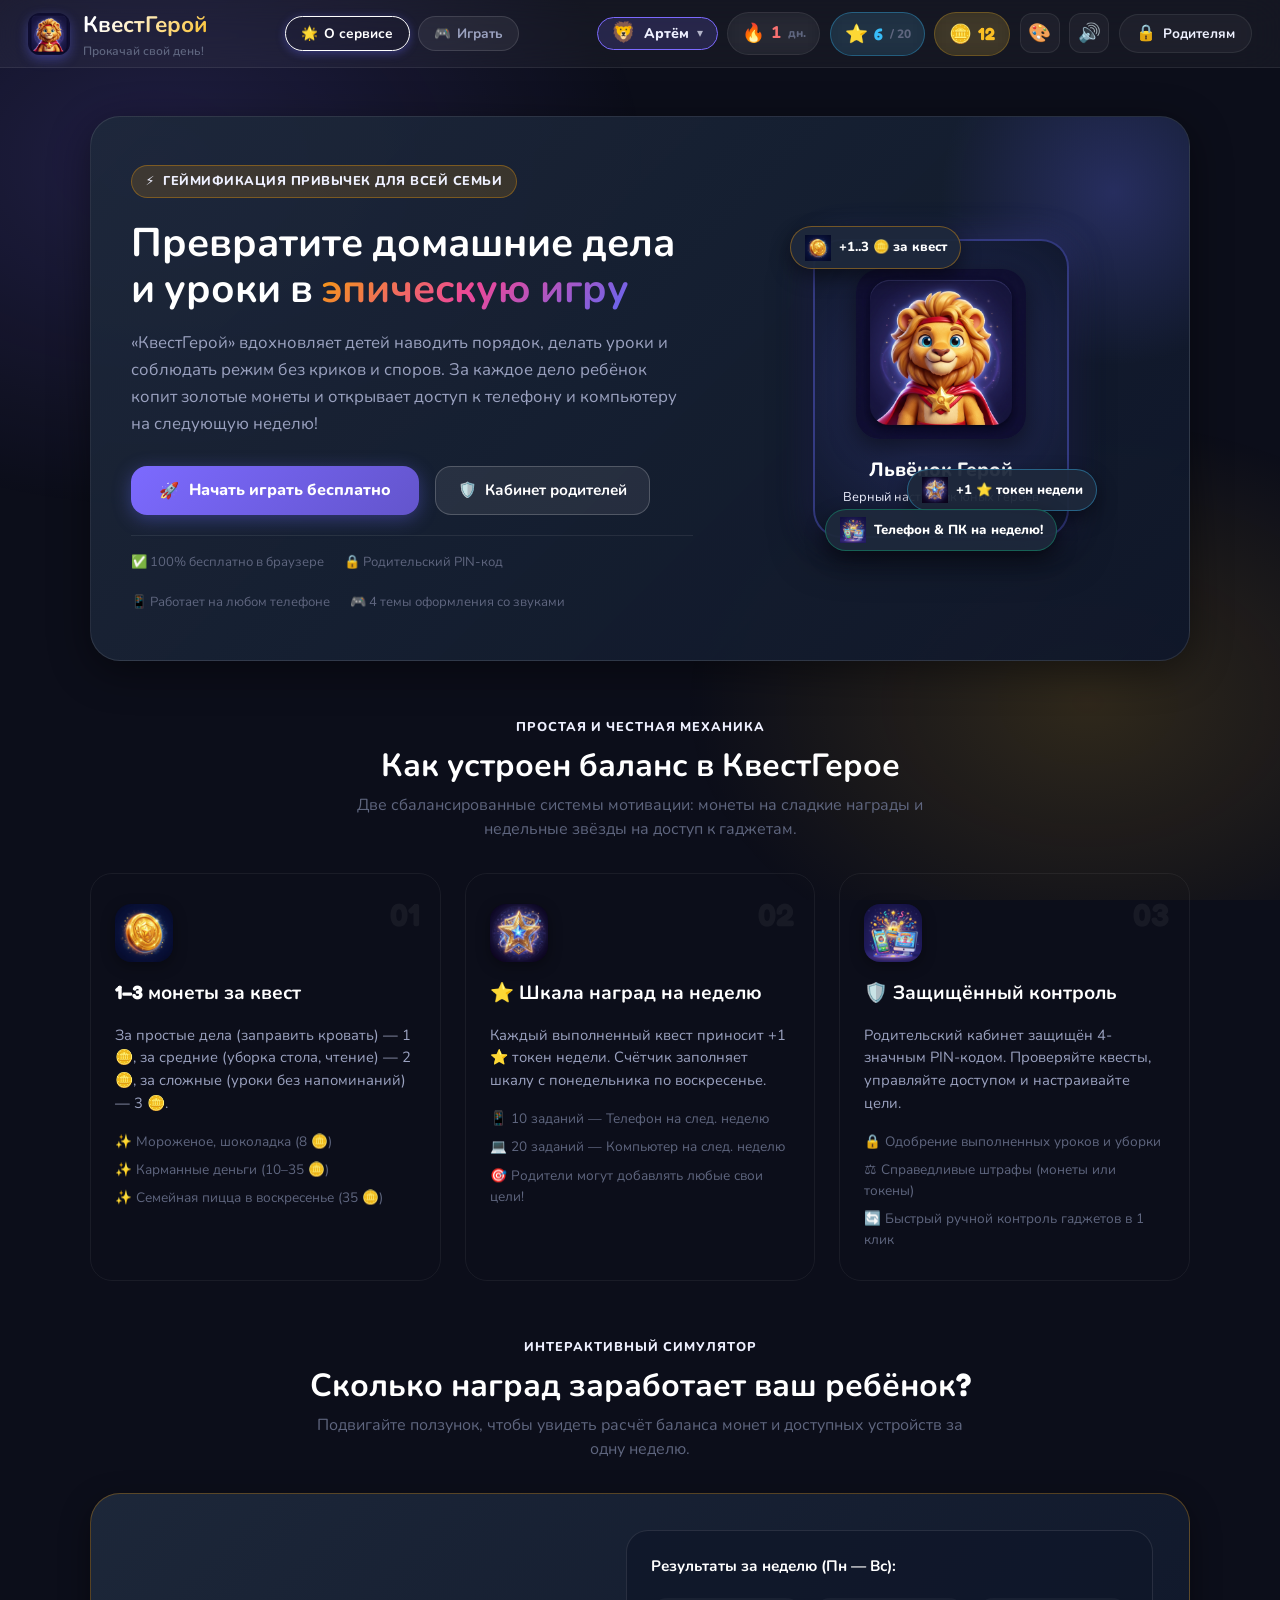
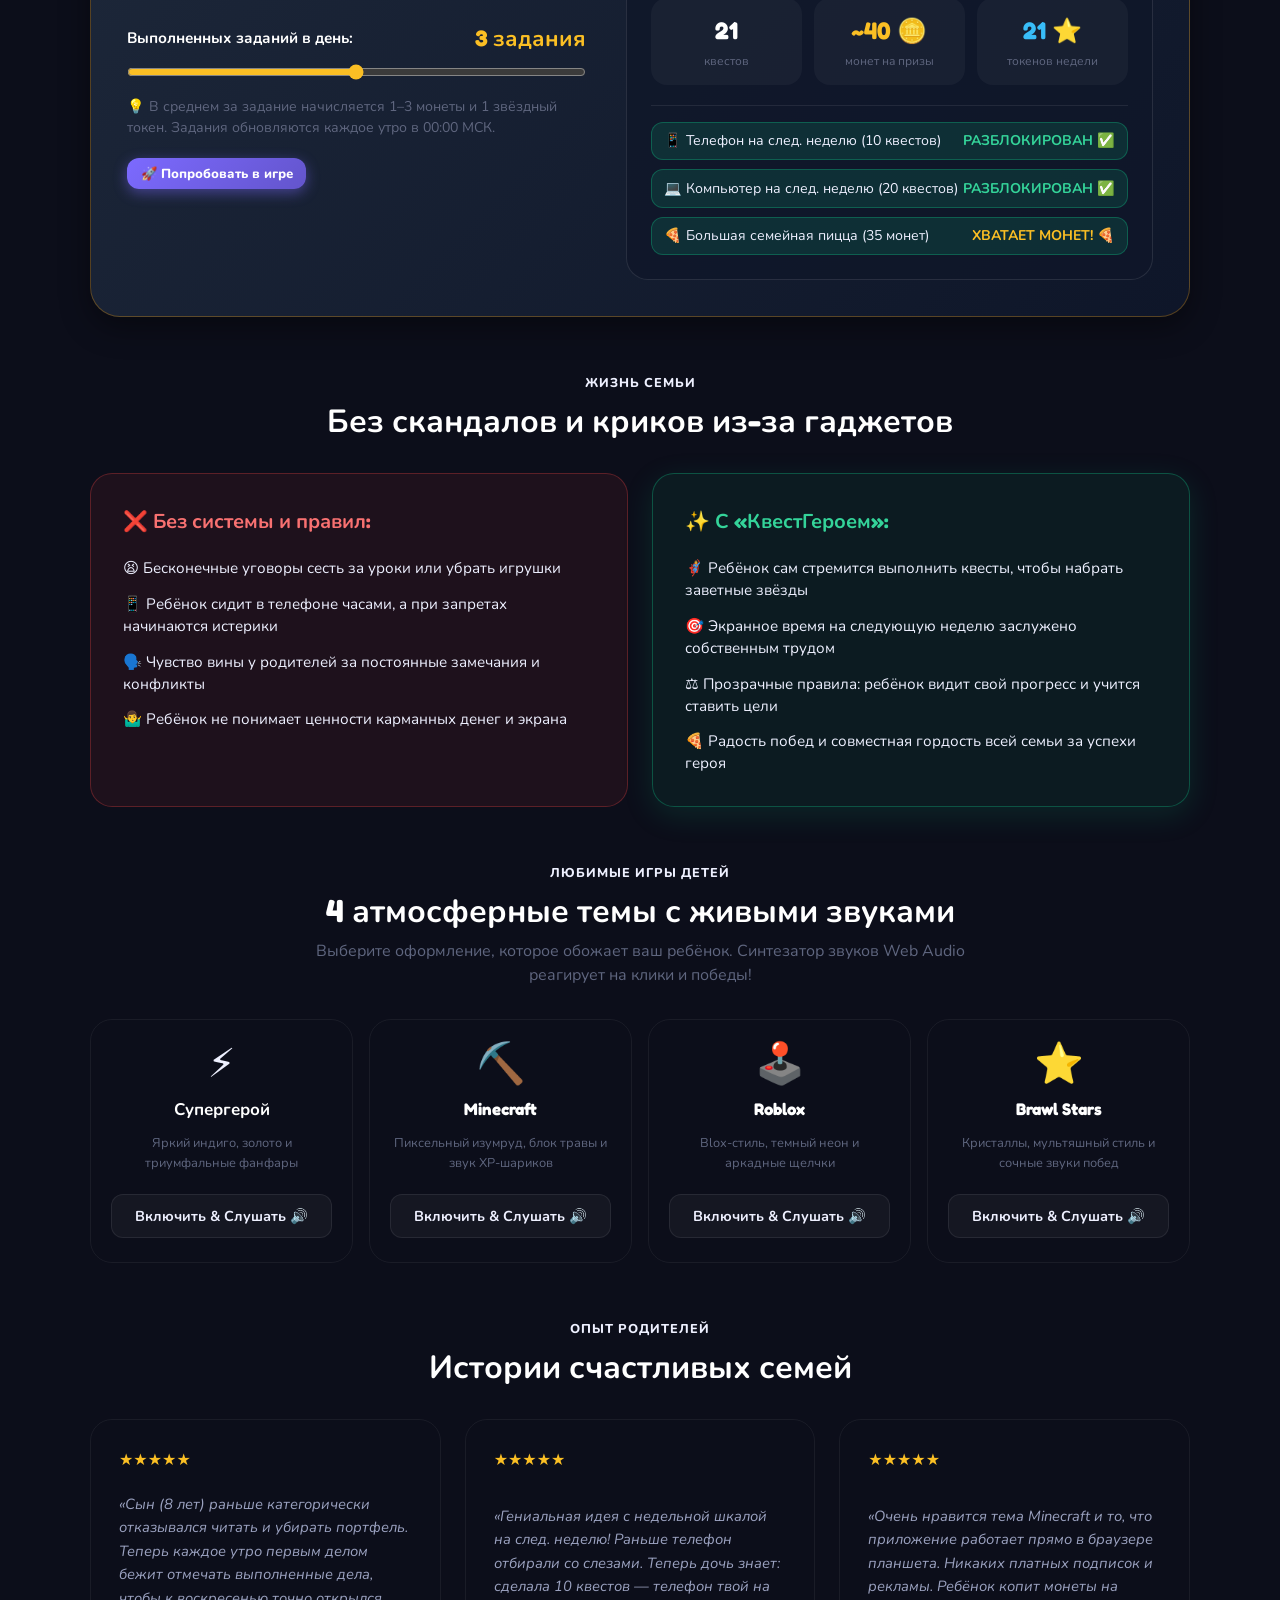
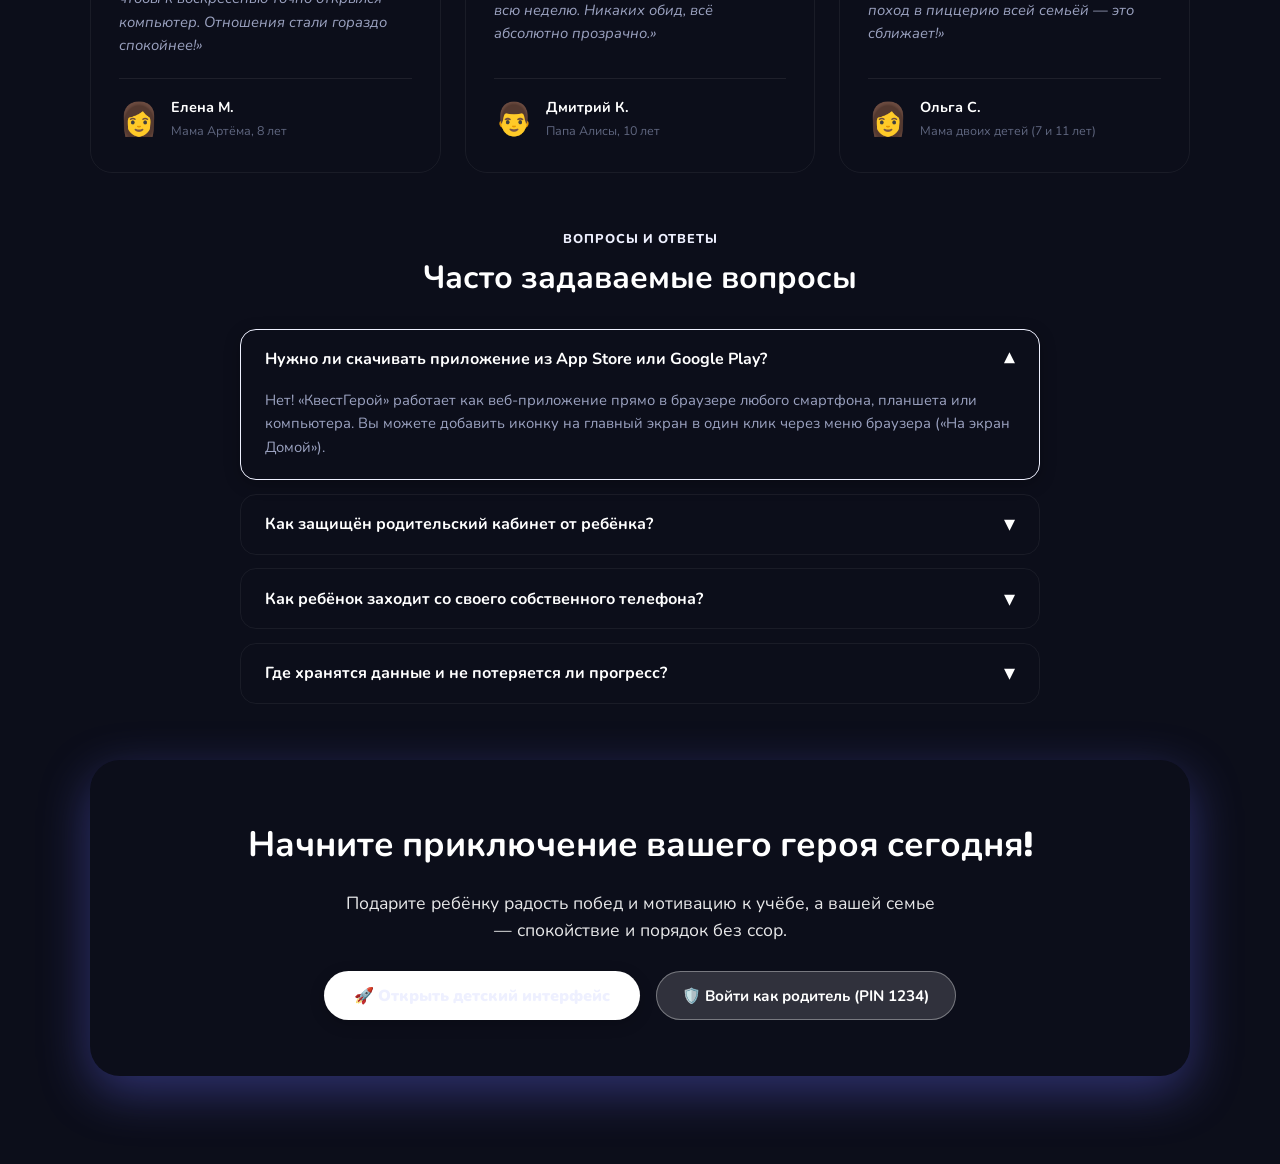
==== landing.html @ 34c6834e "feat: Add full landing page, 3D game assets/icons, interactive calculator, and frontend design skill" ====
<!DOCTYPE html>
<html lang="ru">
<head>
  <meta charset="UTF-8">
  <meta http-equiv="refresh" content="0; url=index.html#landing">
  <title>КвестГерой — О сервисе</title>
  <script>window.location.replace("index.html#landing");</script>
</head>
<body style="font-family: sans-serif; text-align: center; padding: 50px; background: #0f172a; color: #fff;">
  <h2>Переход к сервису «КвестГерой»...</h2>
  <p><a href="index.html#landing" style="color: #6366f1; font-weight: bold;">Нажмите сюда, если переход не произошел автоматически</a></p>
</body>
</html>
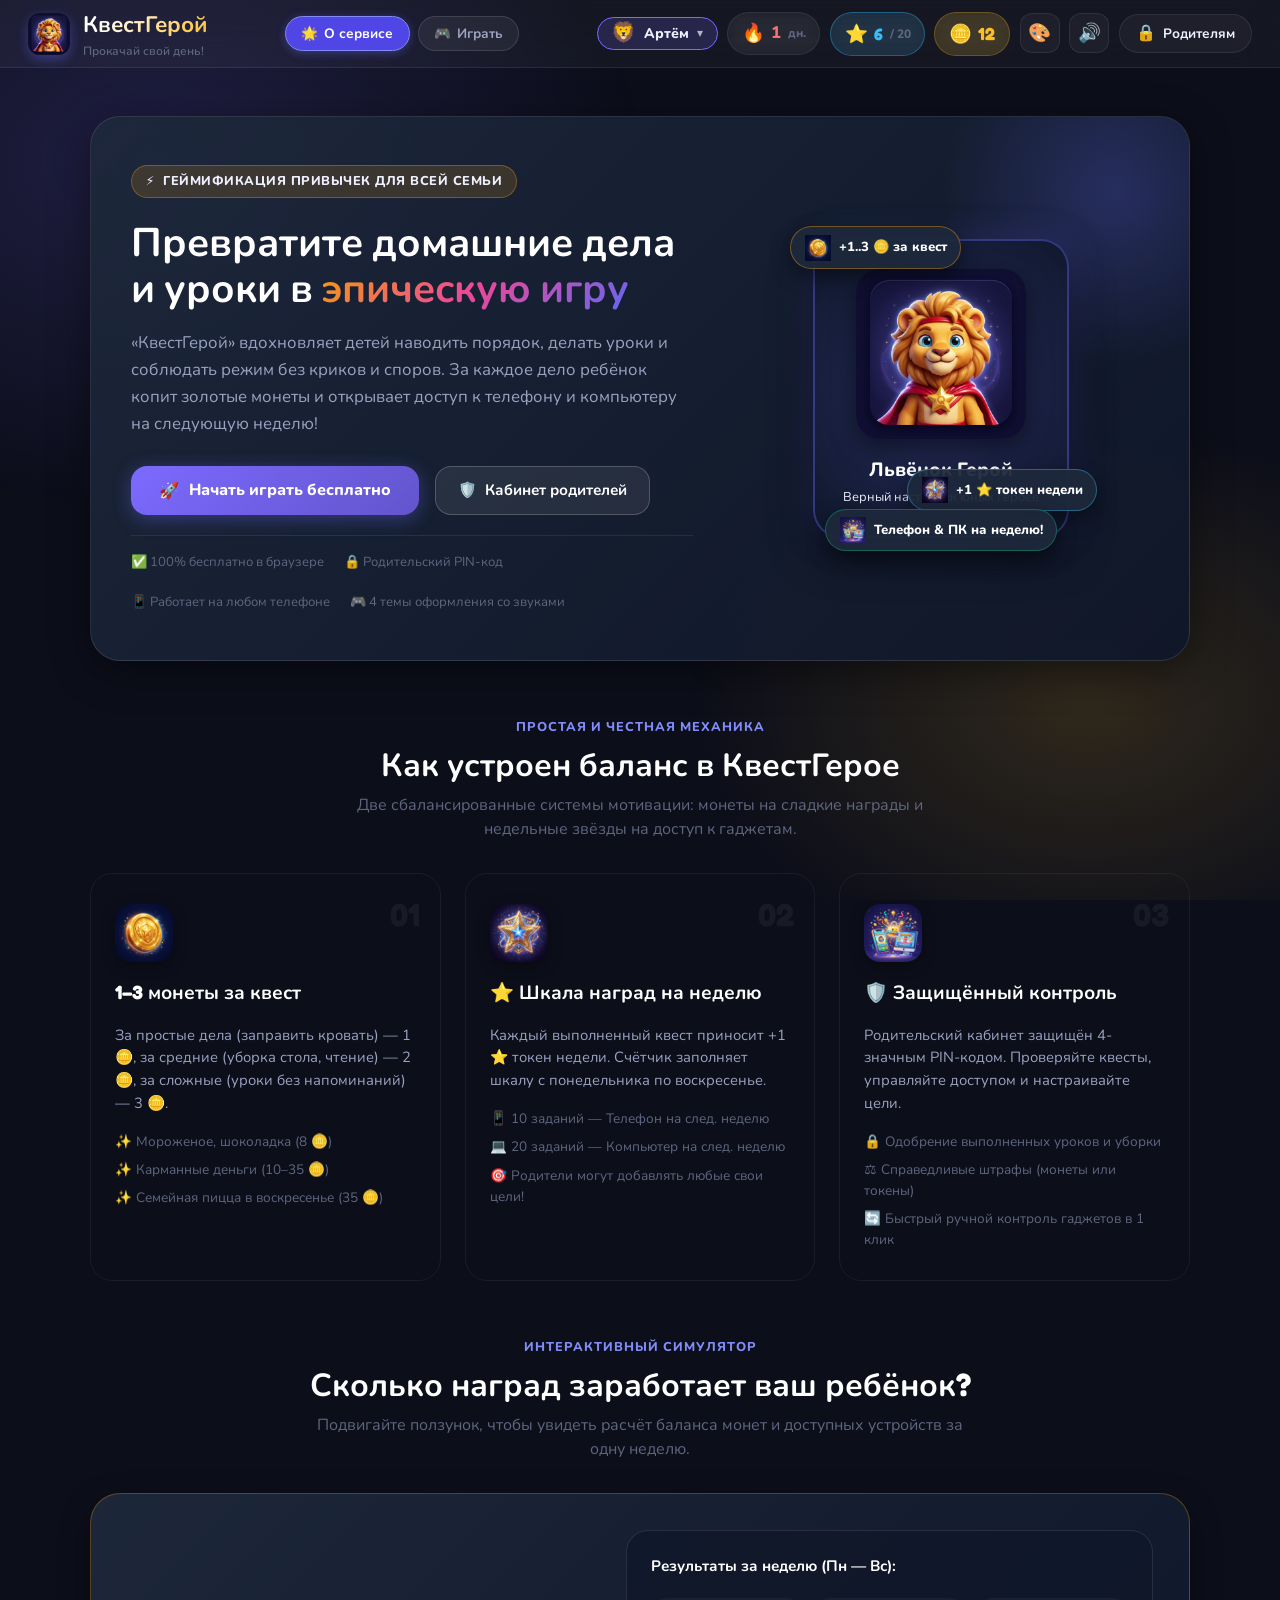
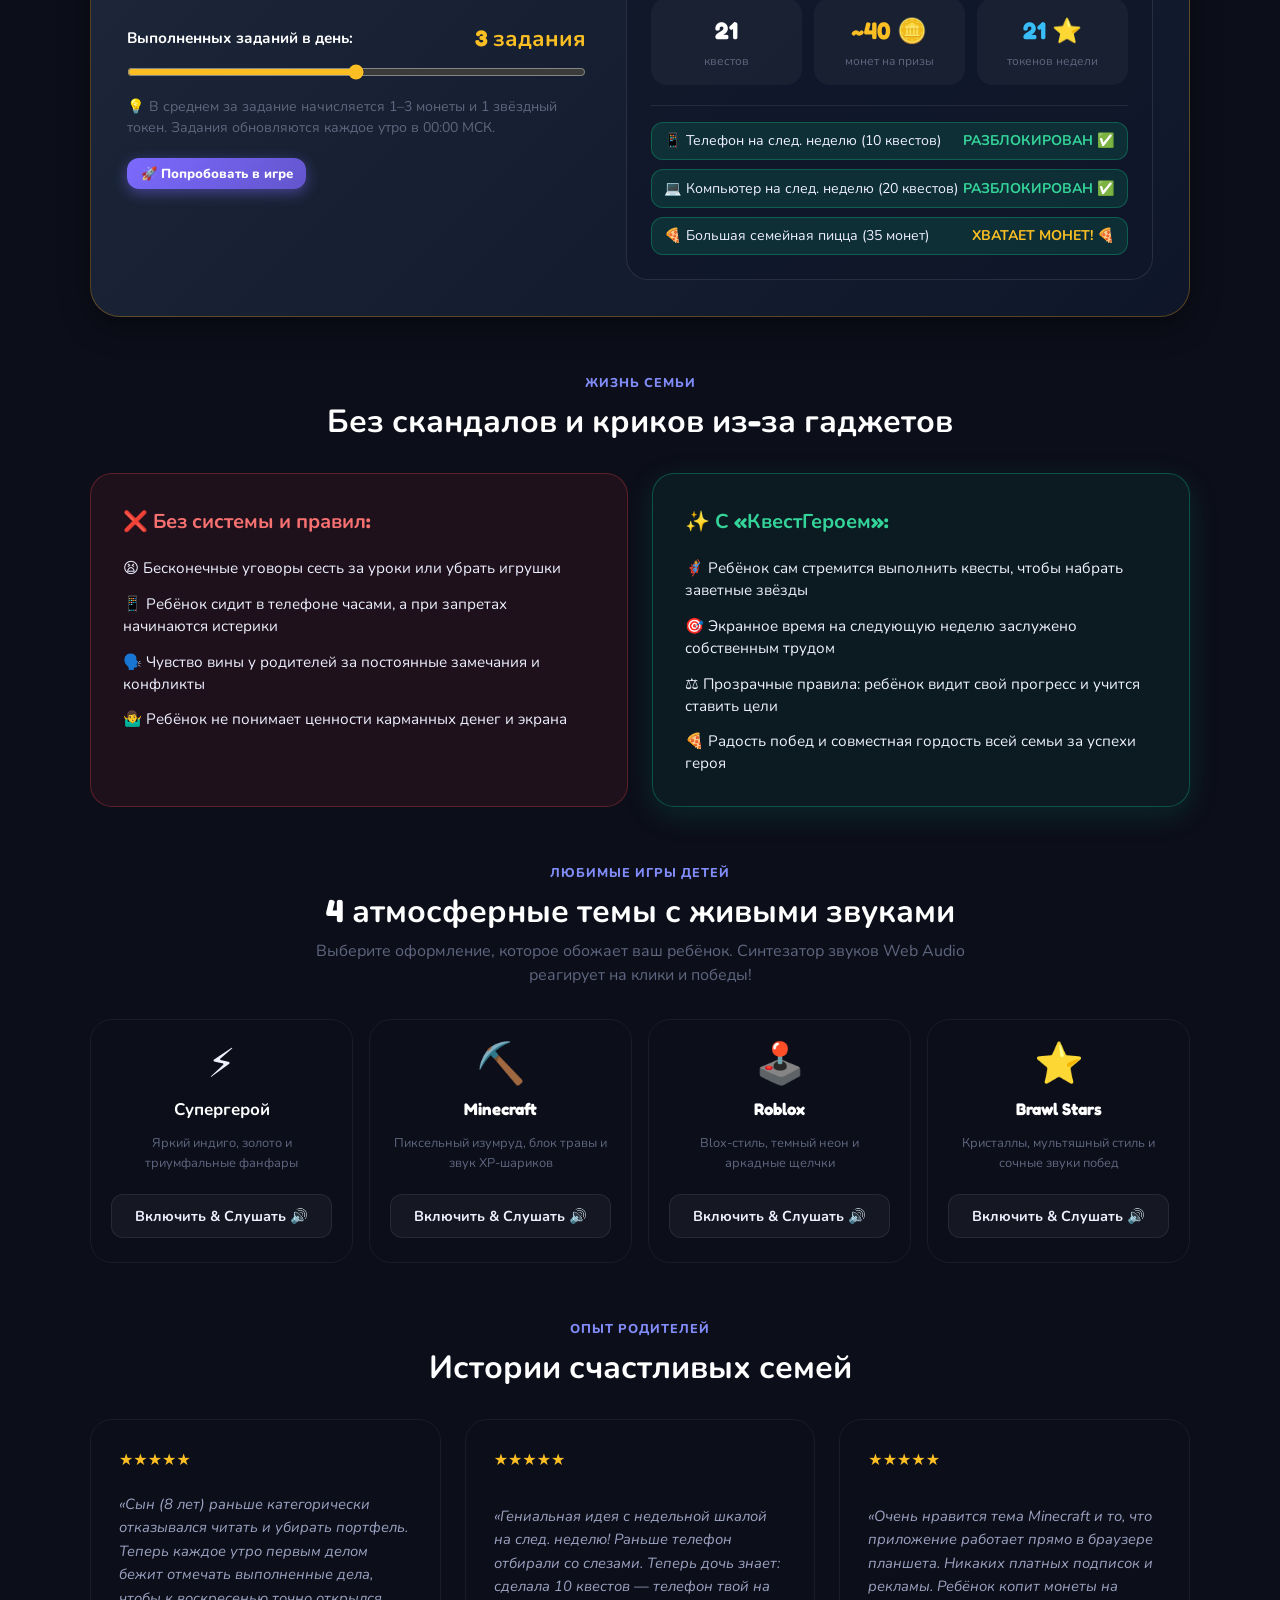
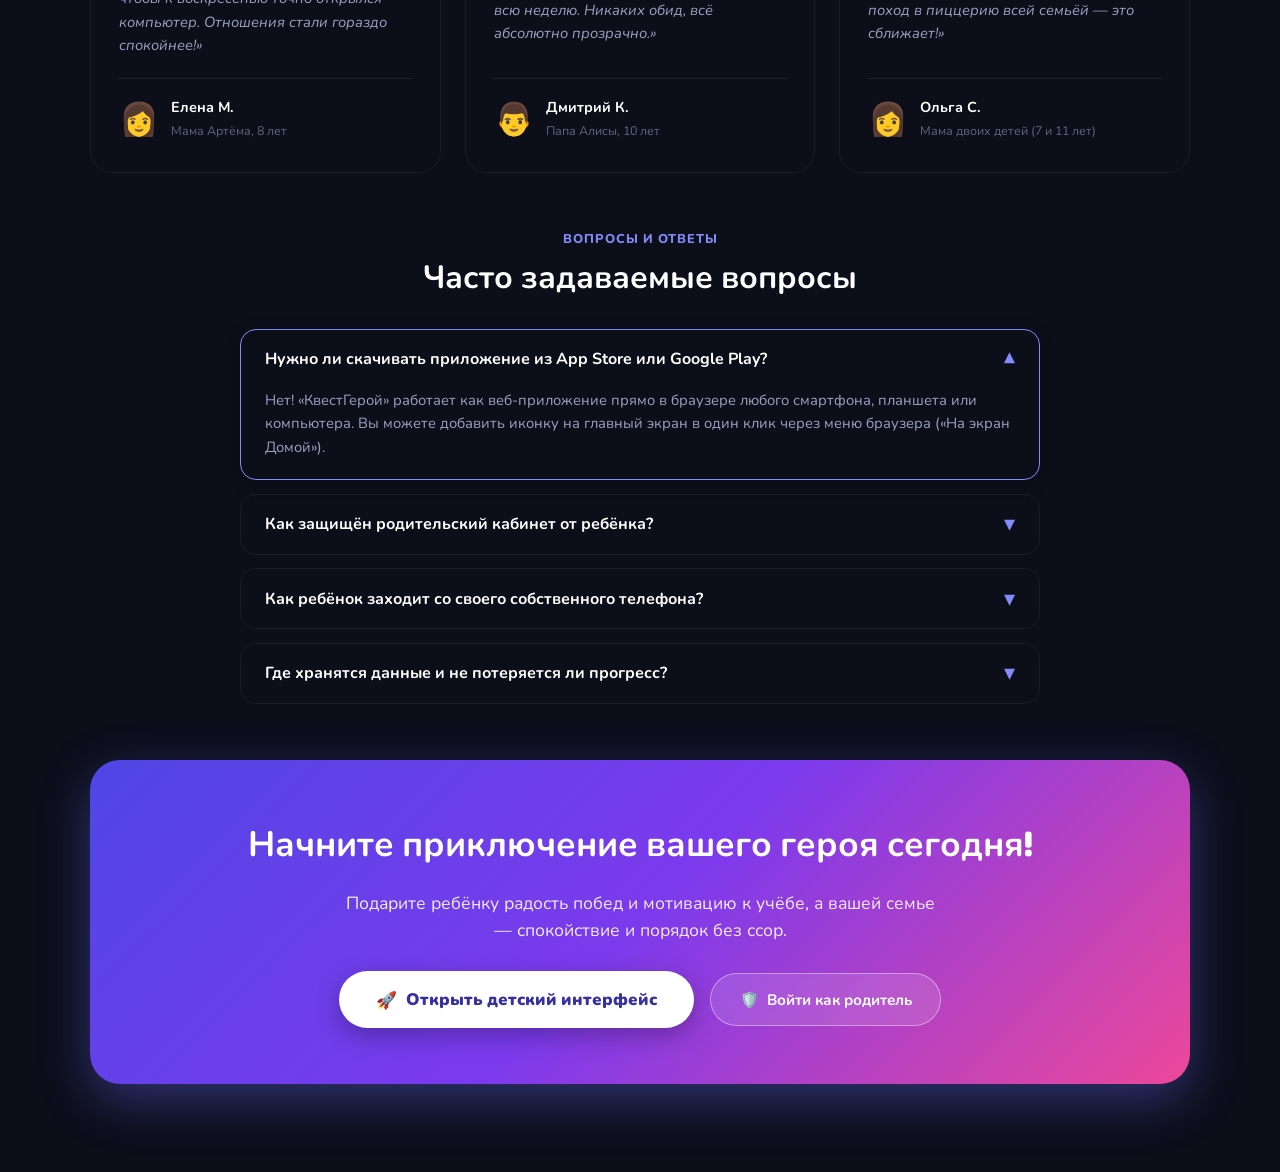
==== commit f4f032db: "feat: Add Supabase cloud authentication for parents and isolated invite link access for kids" ====
--- a/landing.html
+++ b/landing.html
@@ -11,3 +11,4 @@
   <p><a href="index.html#landing" style="color: #6366f1; font-weight: bold;">Нажмите сюда, если переход не произошел автоматически</a></p>
 </body>
 </html>
+
